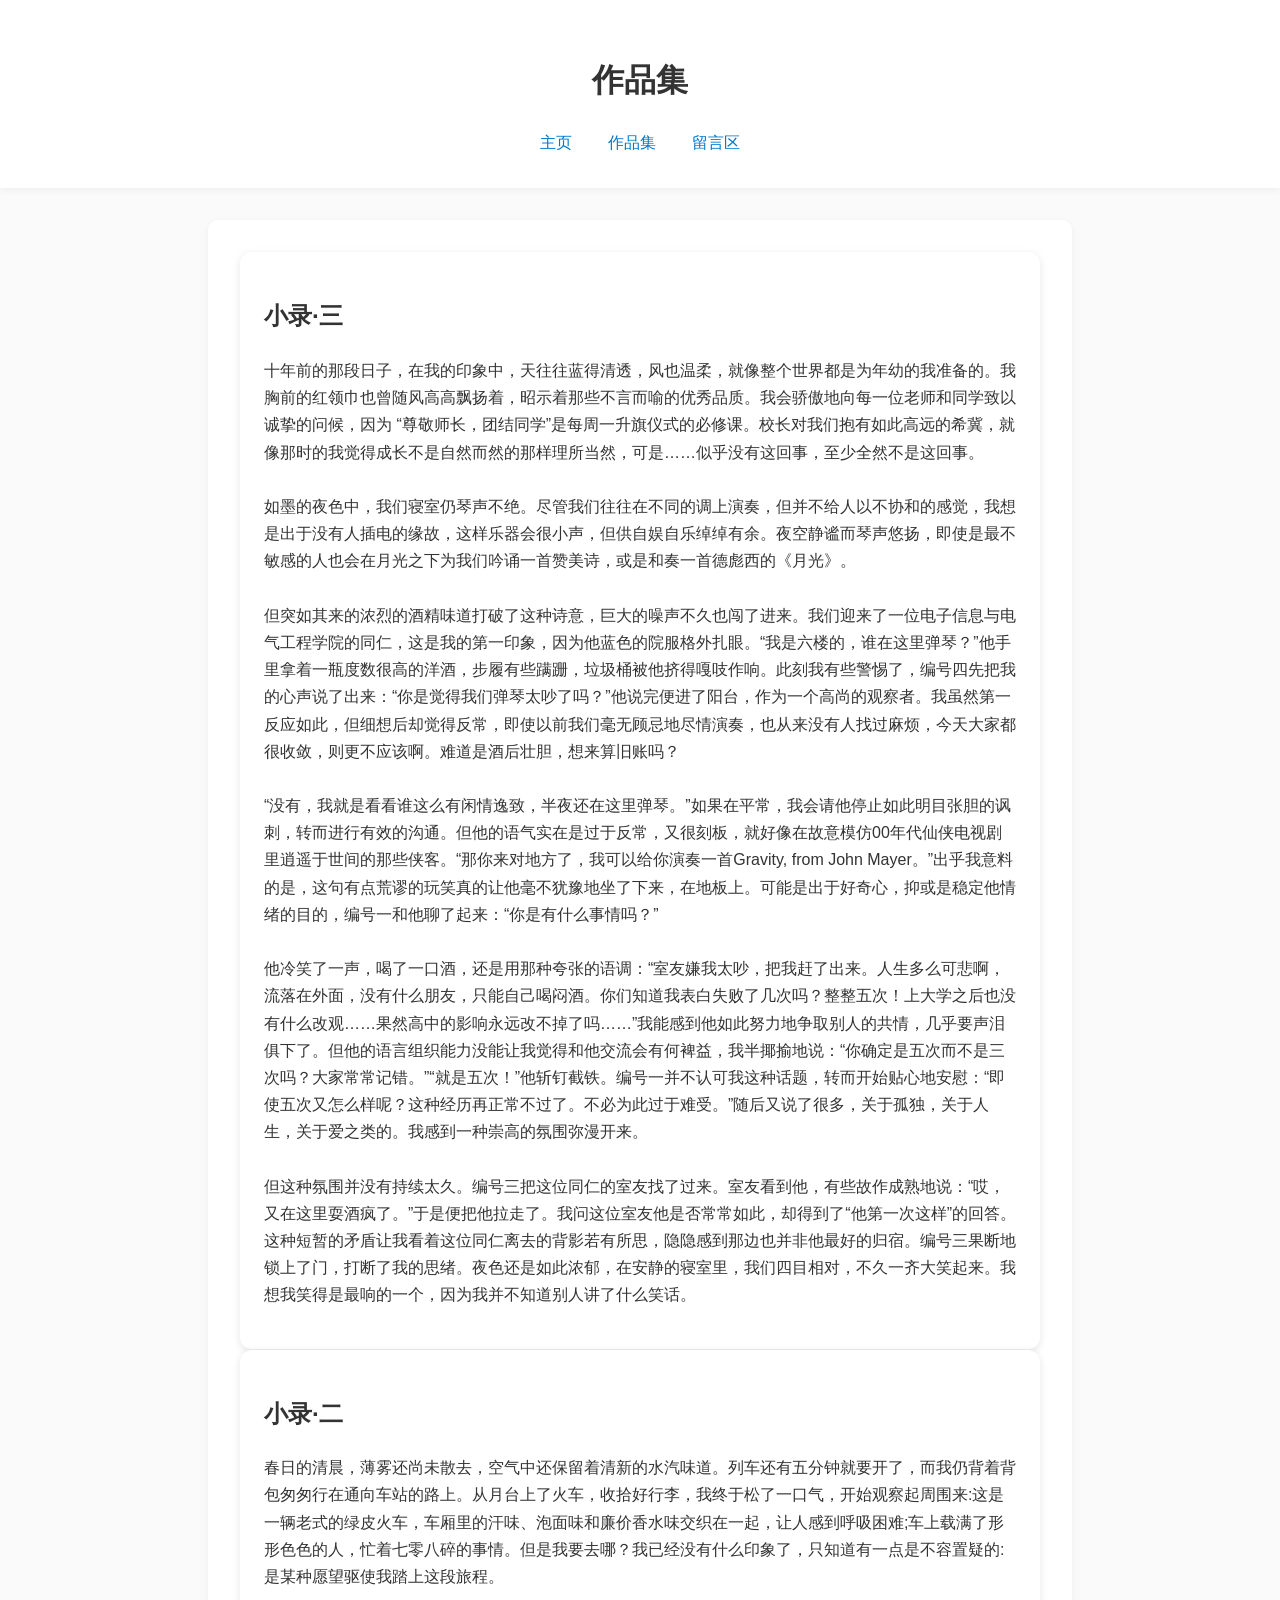
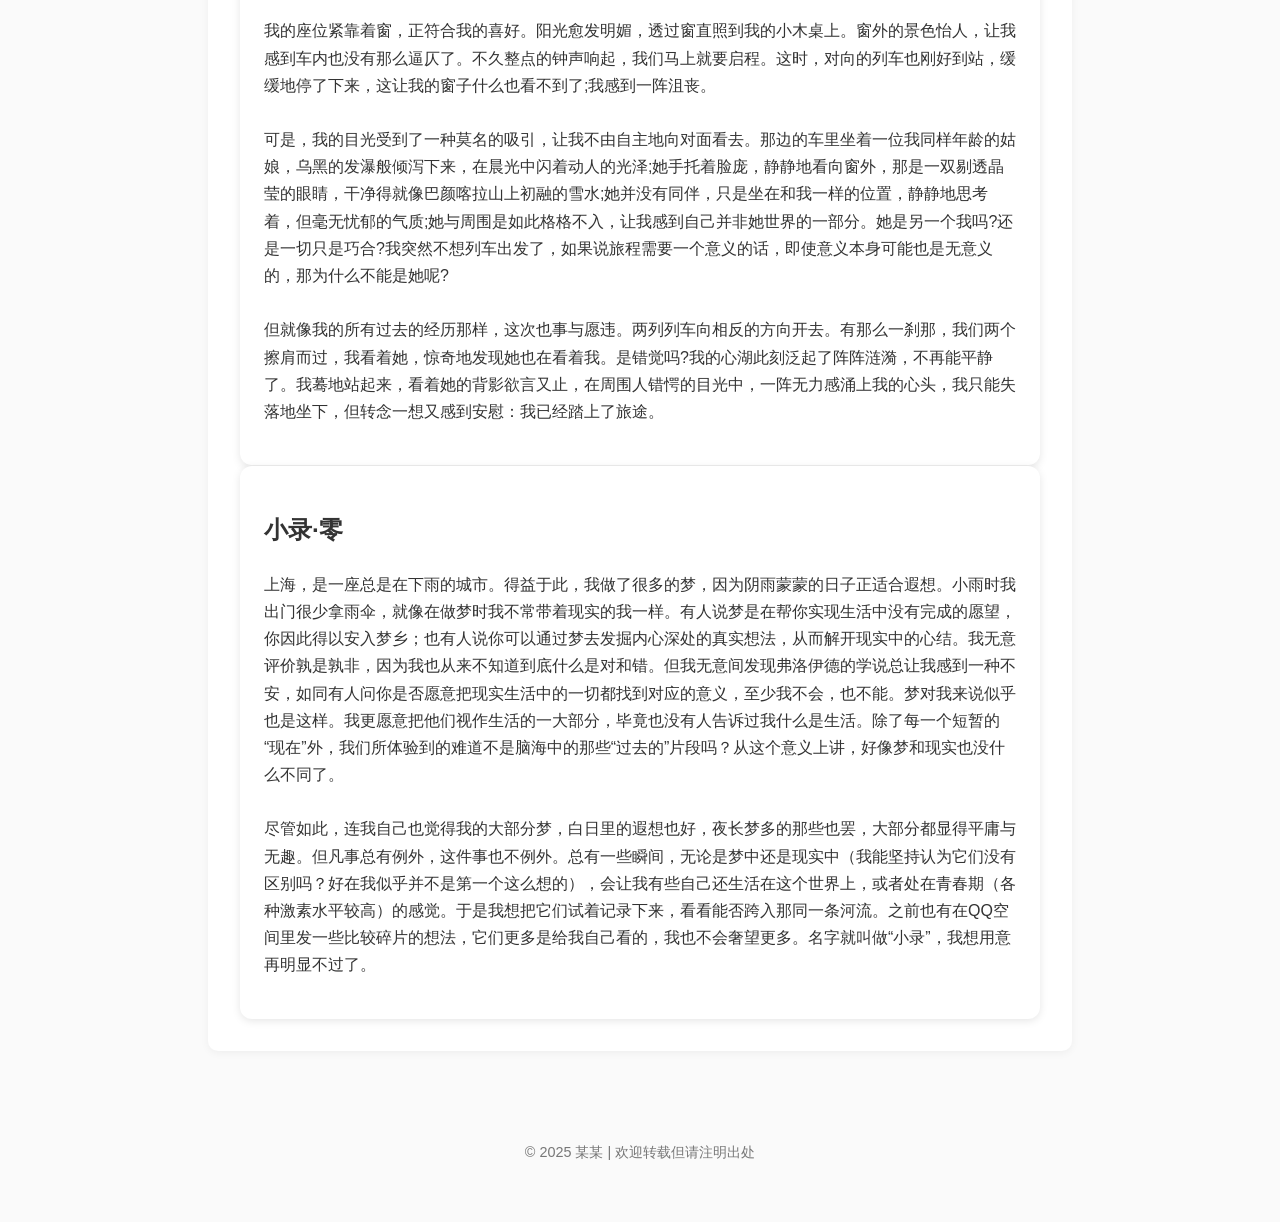
==== works.html @ a32afb04 "first commit" ====
<!DOCTYPE html>
<html lang="zh-CN">
<head>
  <meta charset="UTF-8">
  <meta name="viewport" content="width=device-width, initial-scale=1.0">
  <title>作品集</title>
  <link rel="stylesheet" href="css/style.css">
</head>
<body>
  <header>
    <h1>作品集</h1>
    <nav>
      <a href="index.html">主页</a>
      <a href="works.html">作品集</a>
      <a href="js/twikoo.html">留言区</a>
    </nav>
  </header>

   <main>
    <article id="xiaolu3" class="work-card">
    <h2>小录·三</h2>
  <p>
  十年前的那段日子，在我的印象中，天往往蓝得清透，风也温柔，就像整个世界都是为年幼的我准备的。我胸前的红领巾也曾随风高高飘扬着，昭示着那些不言而喻的优秀品质。我会骄傲地向每一位老师和同学致以诚挚的问候，因为 “尊敬师长，团结同学”是每周一升旗仪式的必修课。校长对我们抱有如此高远的希冀，就像那时的我觉得成长不是自然而然的那样理所当然，可是……似乎没有这回事，至少全然不是这回事。<br><br>
  如墨的夜色中，我们寝室仍琴声不绝。尽管我们往往在不同的调上演奏，但并不给人以不协和的感觉，我想是出于没有人插电的缘故，这样乐器会很小声，但供自娱自乐绰绰有余。夜空静谧而琴声悠扬，即使是最不敏感的人也会在月光之下为我们吟诵一首赞美诗，或是和奏一首德彪西的《月光》。<br><br>
  但突如其来的浓烈的酒精味道打破了这种诗意，巨大的噪声不久也闯了进来。我们迎来了一位电子信息与电气工程学院的同仁，这是我的第一印象，因为他蓝色的院服格外扎眼。“我是六楼的，谁在这里弹琴？”他手里拿着一瓶度数很高的洋酒，步履有些蹒跚，垃圾桶被他挤得嘎吱作响。此刻我有些警惕了，编号四先把我的心声说了出来：“你是觉得我们弹琴太吵了吗？”他说完便进了阳台，作为一个高尚的观察者。我虽然第一反应如此，但细想后却觉得反常，即使以前我们毫无顾忌地尽情演奏，也从来没有人找过麻烦，今天大家都很收敛，则更不应该啊。难道是酒后壮胆，想来算旧账吗？<br><br>
  “没有，我就是看看谁这么有闲情逸致，半夜还在这里弹琴。”如果在平常，我会请他停止如此明目张胆的讽刺，转而进行有效的沟通。但他的语气实在是过于反常，又很刻板，就好像在故意模仿00年代仙侠电视剧里逍遥于世间的那些侠客。“那你来对地方了，我可以给你演奏一首Gravity, from John Mayer。”出乎我意料的是，这句有点荒谬的玩笑真的让他毫不犹豫地坐了下来，在地板上。可能是出于好奇心，抑或是稳定他情绪的目的，编号一和他聊了起来：“你是有什么事情吗？”<br><br>
  他冷笑了一声，喝了一口酒，还是用那种夸张的语调：“室友嫌我太吵，把我赶了出来。人生多么可悲啊，流落在外面，没有什么朋友，只能自己喝闷酒。你们知道我表白失败了几次吗？整整五次！上大学之后也没有什么改观……果然高中的影响永远改不掉了吗……”我能感到他如此努力地争取别人的共情，几乎要声泪俱下了。但他的语言组织能力没能让我觉得和他交流会有何裨益，我半揶揄地说：“你确定是五次而不是三次吗？大家常常记错。”“就是五次！”他斩钉截铁。编号一并不认可我这种话题，转而开始贴心地安慰：“即使五次又怎么样呢？这种经历再正常不过了。不必为此过于难受。”随后又说了很多，关于孤独，关于人生，关于爱之类的。我感到一种崇高的氛围弥漫开来。<br><br>
  但这种氛围并没有持续太久。编号三把这位同仁的室友找了过来。室友看到他，有些故作成熟地说：“哎，又在这里耍酒疯了。”于是便把他拉走了。我问这位室友他是否常常如此，却得到了“他第一次这样”的回答。这种短暂的矛盾让我看着这位同仁离去的背影若有所思，隐隐感到那边也并非他最好的归宿。编号三果断地锁上了门，打断了我的思绪。夜色还是如此浓郁，在安静的寝室里，我们四目相对，不久一齐大笑起来。我想我笑得是最响的一个，因为我并不知道别人讲了什么笑话。
</p>
  </article>
    <article id="xiaolu2" class="work-card">
    <h2>小录·二</h2>
   <p>
  春日的清晨，薄雾还尚未散去，空气中还保留着清新的水汽味道。列车还有五分钟就要开了，而我仍背着背包匆匆行在通向车站的路上。从月台上了火车，收拾好行李，我终于松了一口气，开始观察起周围来:这是一辆老式的绿皮火车，车厢里的汗味、泡面味和廉价香水味交织在一起，让人感到呼吸困难;车上载满了形形色色的人，忙着七零八碎的事情。但是我要去哪？我已经没有什么印象了，只知道有一点是不容置疑的:是某种愿望驱使我踏上这段旅程。<br><br>
  我的座位紧靠着窗，正符合我的喜好。阳光愈发明媚，透过窗直照到我的小木桌上。窗外的景色怡人，让我感到车内也没有那么逼仄了。不久整点的钟声响起，我们马上就要启程。这时，对向的列车也刚好到站，缓缓地停了下来，这让我的窗子什么也看不到了;我感到一阵沮丧。<br><br>
  可是，我的目光受到了一种莫名的吸引，让我不由自主地向对面看去。那边的车里坐着一位我同样年龄的姑娘，乌黑的发瀑般倾泻下来，在晨光中闪着动人的光泽;她手托着脸庞，静静地看向窗外，那是一双剔透晶莹的眼睛，干净得就像巴颜喀拉山上初融的雪水;她并没有同伴，只是坐在和我一样的位置，静静地思考着，但毫无忧郁的气质;她与周围是如此格格不入，让我感到自己并非她世界的一部分。她是另一个我吗?还是一切只是巧合?我突然不想列车出发了，如果说旅程需要一个意义的话，即使意义本身可能也是无意义的，那为什么不能是她呢?<br><br>
  但就像我的所有过去的经历那样，这次也事与愿违。两列列车向相反的方向开去。有那么一刹那，我们两个擦肩而过，我看着她，惊奇地发现她也在看着我。是错觉吗?我的心湖此刻泛起了阵阵涟漪，不再能平静了。我蓦地站起来，看着她的背影欲言又止，在周围人错愕的目光中，一阵无力感涌上我的心头，我只能失落地坐下，但转念一想又感到安慰：我已经踏上了旅途。
</p>
  </article>

  <article id="xiaolu0" class="work-card">
    <h2>小录·零</h2>
    <p>
  上海，是一座总是在下雨的城市。得益于此，我做了很多的梦，因为阴雨蒙蒙的日子正适合遐想。小雨时我出门很少拿雨伞，就像在做梦时我不常带着现实的我一样。有人说梦是在帮你实现生活中没有完成的愿望，你因此得以安入梦乡；也有人说你可以通过梦去发掘内心深处的真实想法，从而解开现实中的心结。我无意评价孰是孰非，因为我也从来不知道到底什么是对和错。但我无意间发现弗洛伊德的学说总让我感到一种不安，如同有人问你是否愿意把现实生活中的一切都找到对应的意义，至少我不会，也不能。梦对我来说似乎也是这样。我更愿意把他们视作生活的一大部分，毕竟也没有人告诉过我什么是生活。除了每一个短暂的“现在”外，我们所体验到的难道不是脑海中的那些“过去的”片段吗？从这个意义上讲，好像梦和现实也没什么不同了。<br><br>
  尽管如此，连我自己也觉得我的大部分梦，白日里的遐想也好，夜长梦多的那些也罢，大部分都显得平庸与无趣。但凡事总有例外，这件事也不例外。总有一些瞬间，无论是梦中还是现实中（我能坚持认为它们没有区别吗？好在我似乎并不是第一个这么想的），会让我有些自己还生活在这个世界上，或者处在青春期（各种激素水平较高）的感觉。于是我想把它们试着记录下来，看看能否跨入那同一条河流。之前也有在QQ空间里发一些比较碎片的想法，它们更多是给我自己看的，我也不会奢望更多。名字就叫做“小录”，我想用意再明显不过了。
</p>
  </article>
  </main>
   
  <footer>
    <p>© 2025 某某 | 欢迎转载但请注明出处</p>
  </footer>
</body>
</html>
---- css/style.css ----
body {
  font-family: "Noto Sans SC", sans-serif;
  line-height: 1.7;
  margin: 0;
  background-color: #fafafa;
  color: #333;
}

header {
  text-align: center;
  padding: 2em 1em;
  background: #fff;
  box-shadow: 0 2px 8px rgba(0,0,0,0.05);
}

header .avatar {
  width: 120px;
  height: 120px;
  border-radius: 50%;
  margin-bottom: 1em;
  object-fit: cover;       /* 关键：按比例裁剪填充 */
  object-position: center; /* 居中显示 */
}

nav a {
  margin: 0 1em;
  text-decoration: none;
  color: #0077cc;
}

nav a:hover {
  text-decoration: underline;
}

main {
  max-width: 800px;
  margin: 2em auto;
  padding: 2em;
  background: #fff;
  border-radius: 10px;
  box-shadow: 0 2px 8px rgba(0,0,0,0.05);
}

.work-card {
  border-bottom: 1px solid #eee;
  padding: 1em 0;
}

.work-card:last-child {
  border-bottom: none;
}

footer {
  text-align: center;
  padding: 3em;
  font-size: 0.9em;
  color: #777;
}

.recent-works {
  margin-top: 2em;
  padding: 1em;
  background-color: #f9fafb;
  border-radius: 10px;
}

.recent-works h2 {
  margin-bottom: 1em;
  border-left: 4px solid #0077cc;
  padding-left: 0.5em;
}

.recent-works .work-card {
  background: #fff;
  margin-bottom: 1em;
  padding: 1em;
  border-radius: 8px;
  box-shadow: 0 1px 4px rgba(0,0,0,0.05);
}

.recent-works .read-more {
  color: #0077cc;
  font-size: 0.9em;
  text-decoration: none;
}

.recent-works .read-more:hover {
  text-decoration: underline;
}

.more-link {
  text-align: right;
  margin-top: 1em;
}

.more-link a {
  color: #0077cc;
  text-decoration: none;
  font-weight: bold;
}


#latest-works {
  text-align: center;
  margin-top: 3em;
}

.works-grid {
  display: grid;
  grid-template-columns: repeat(auto-fit, minmax(300px, 1fr));
  gap: 1.5em;
  padding: 1em;
}

.work-card {
  background: #fff;
  border-radius: 12px;
  box-shadow: 0 2px 8px rgba(0,0,0,0.1);
  padding: 1.5em;
  transition: transform 0.2s ease;
  word-break: break-word;
}

.work-card:hover {
  transform: translateY(-5px);
}

.toggle-btn {
  display: inline-block;
  margin-top: 0.5em;
  padding: 0.3em 0.6em;
  border: none;
  background-color: #0077cc;
  color: white;
  border-radius: 4px;
  cursor: pointer;
}

.toggle-btn:hover {
  background-color: #005fa3;
}
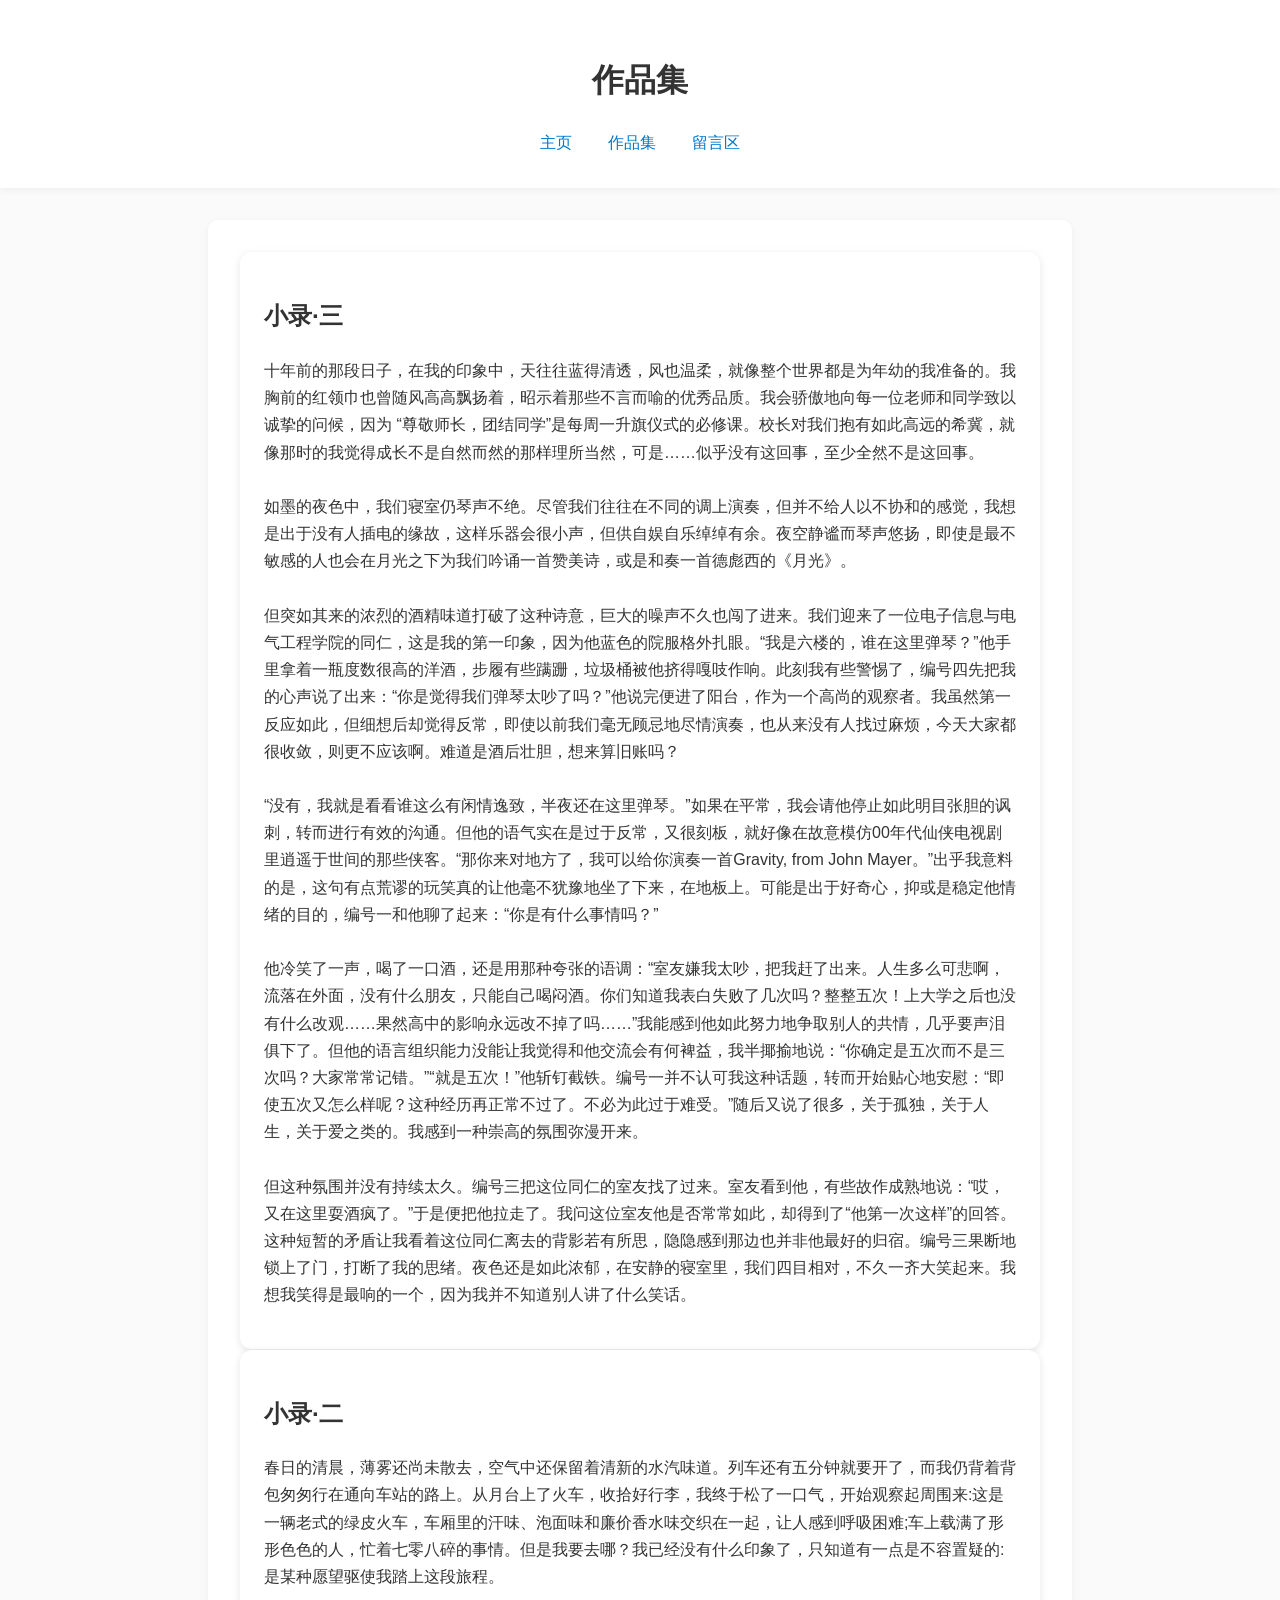
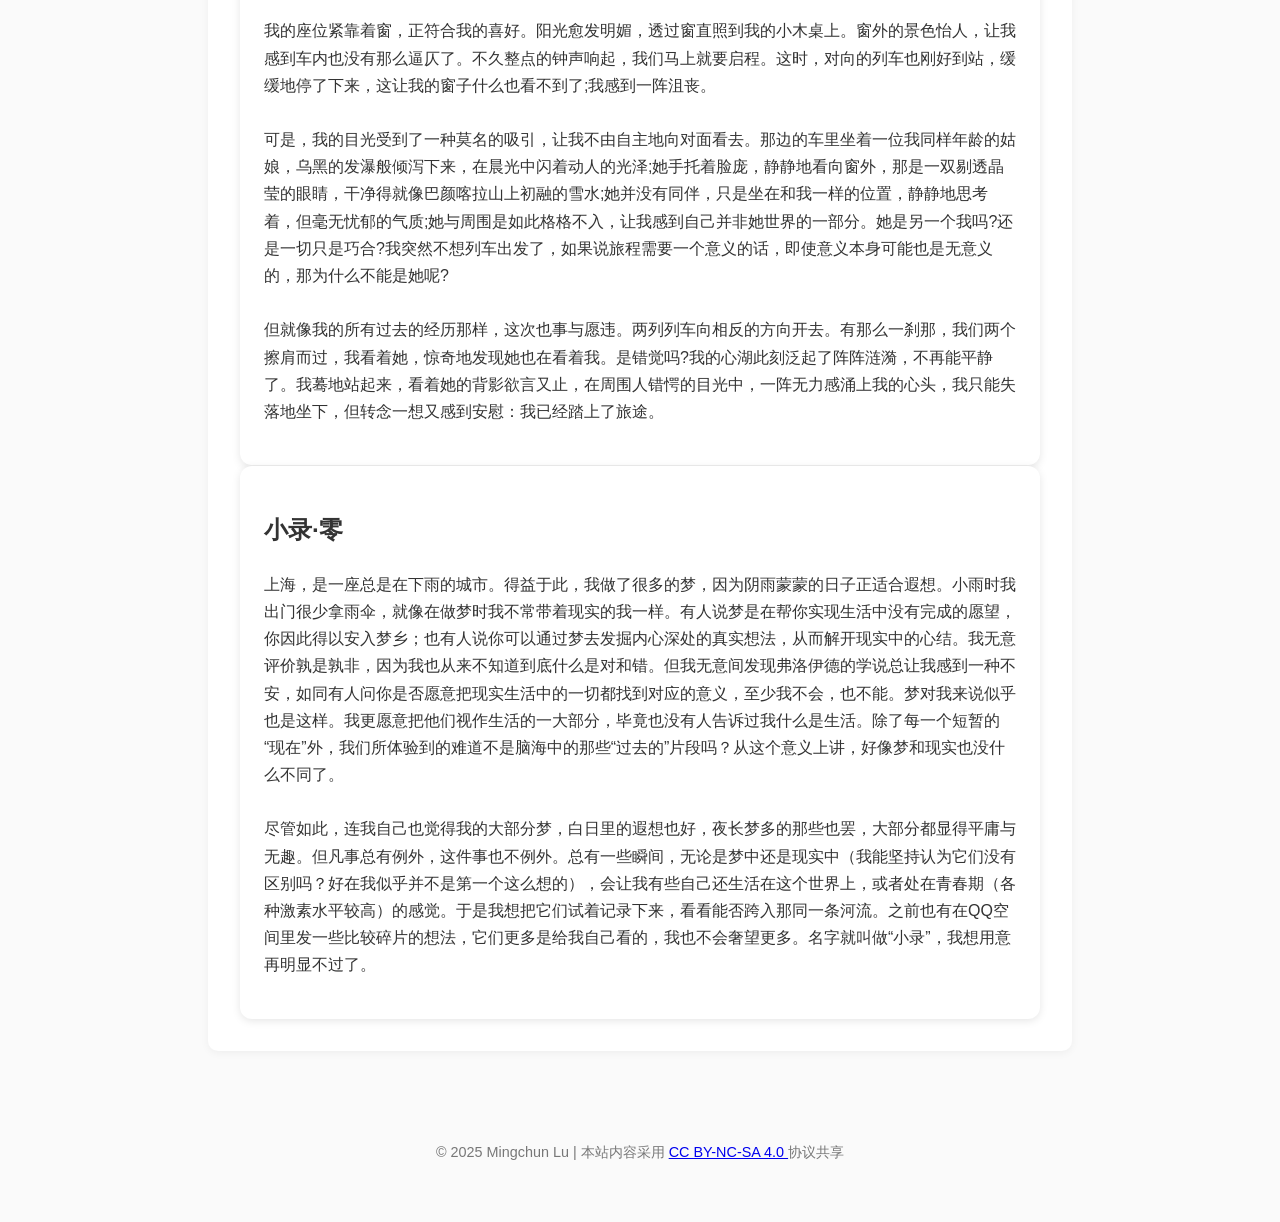
==== commit 8ca4aa4d: "fix footnote" ====
--- a/works.html
+++ b/works.html
@@ -48,8 +48,12 @@
   </main>
    
   <footer>
-    <p>© 2025 某某 | 欢迎转载但请注明出处</p>
-  </footer>
+  <p>© 2025 Mingchun Lu | 本站内容采用 
+    <a href="https://creativecommons.org/licenses/by-nc-sa/4.0/deed.zh-hans" target="_blank">
+      CC BY-NC-SA 4.0
+    </a> 协议共享
+  </p>
+</footer>
 </body>
 </html>
 
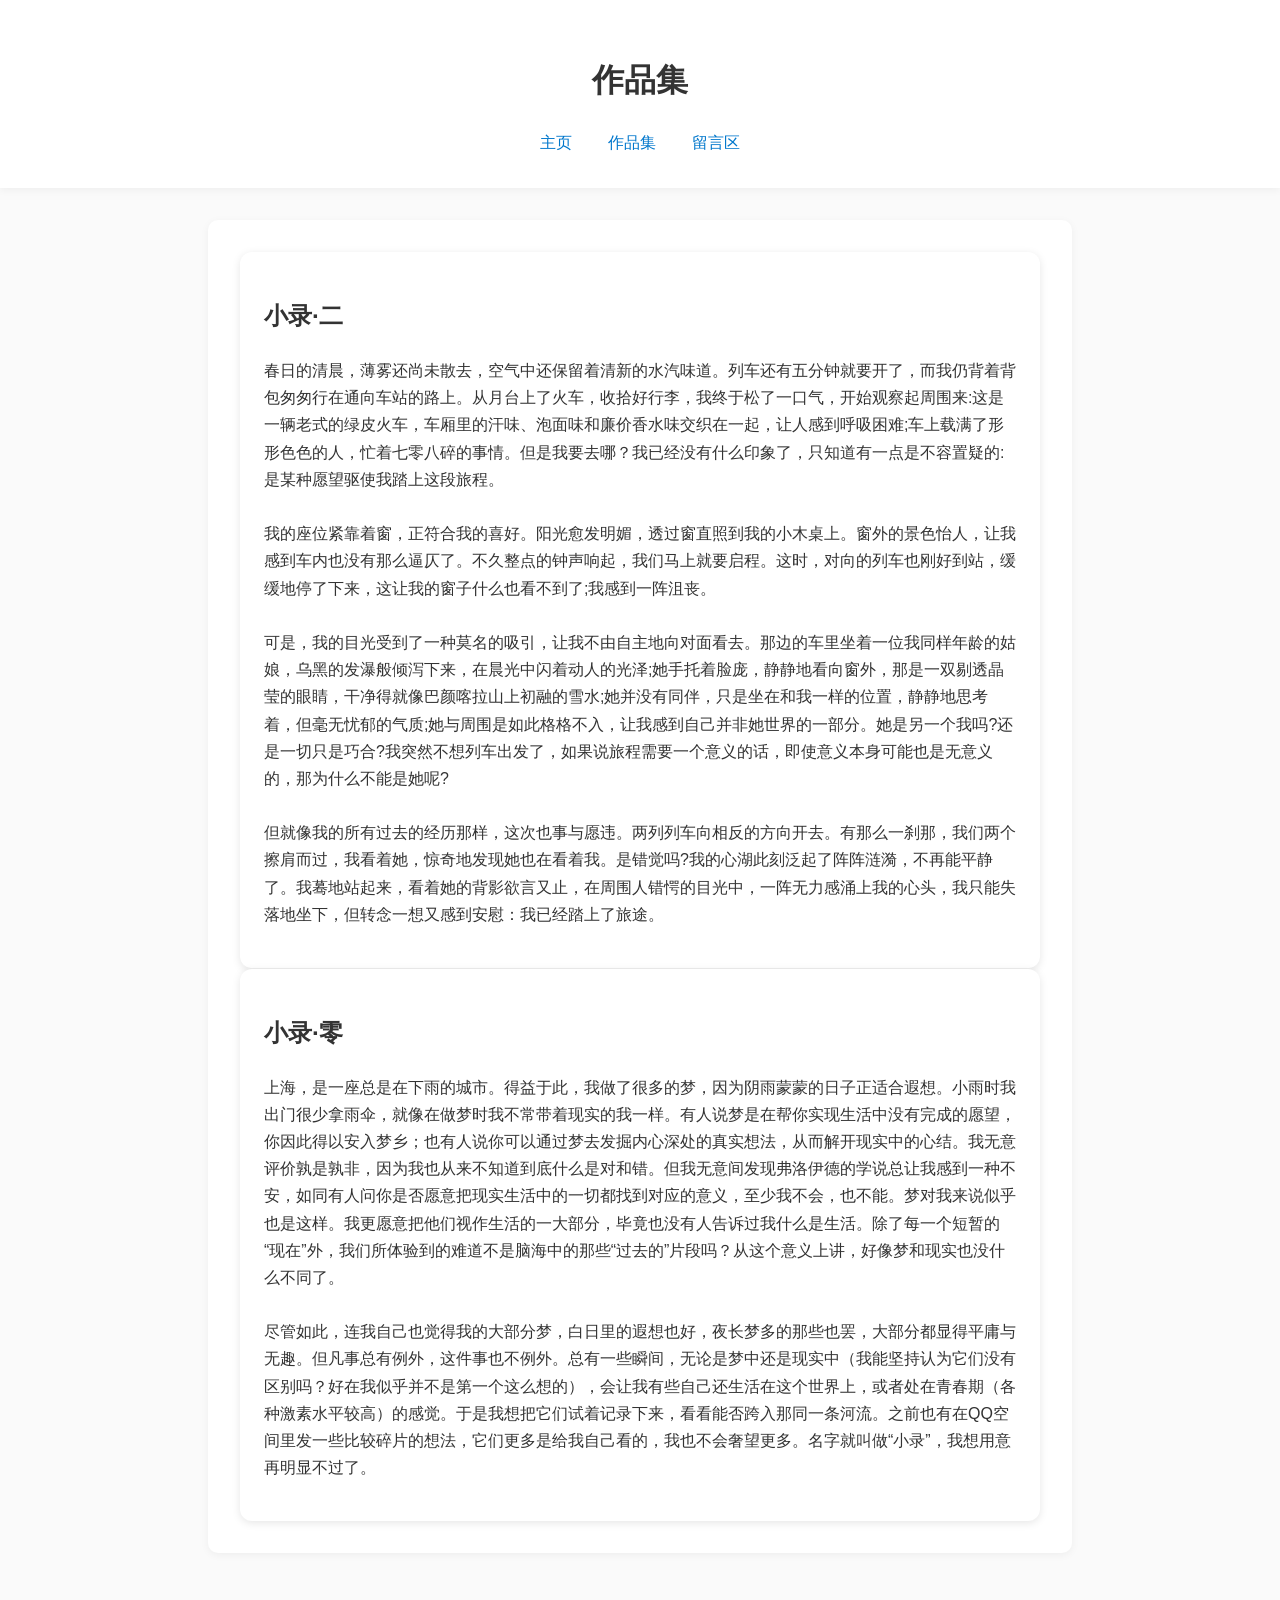
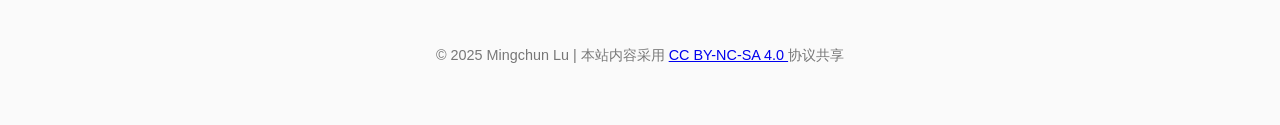
==== commit 88307148: "更新内容" ====
--- a/works.html
+++ b/works.html
@@ -17,17 +17,7 @@
   </header>
 
    <main>
-    <article id="xiaolu3" class="work-card">
-    <h2>小录·三</h2>
-  <p>
-  十年前的那段日子，在我的印象中，天往往蓝得清透，风也温柔，就像整个世界都是为年幼的我准备的。我胸前的红领巾也曾随风高高飘扬着，昭示着那些不言而喻的优秀品质。我会骄傲地向每一位老师和同学致以诚挚的问候，因为 “尊敬师长，团结同学”是每周一升旗仪式的必修课。校长对我们抱有如此高远的希冀，就像那时的我觉得成长不是自然而然的那样理所当然，可是……似乎没有这回事，至少全然不是这回事。<br><br>
-  如墨的夜色中，我们寝室仍琴声不绝。尽管我们往往在不同的调上演奏，但并不给人以不协和的感觉，我想是出于没有人插电的缘故，这样乐器会很小声，但供自娱自乐绰绰有余。夜空静谧而琴声悠扬，即使是最不敏感的人也会在月光之下为我们吟诵一首赞美诗，或是和奏一首德彪西的《月光》。<br><br>
-  但突如其来的浓烈的酒精味道打破了这种诗意，巨大的噪声不久也闯了进来。我们迎来了一位电子信息与电气工程学院的同仁，这是我的第一印象，因为他蓝色的院服格外扎眼。“我是六楼的，谁在这里弹琴？”他手里拿着一瓶度数很高的洋酒，步履有些蹒跚，垃圾桶被他挤得嘎吱作响。此刻我有些警惕了，编号四先把我的心声说了出来：“你是觉得我们弹琴太吵了吗？”他说完便进了阳台，作为一个高尚的观察者。我虽然第一反应如此，但细想后却觉得反常，即使以前我们毫无顾忌地尽情演奏，也从来没有人找过麻烦，今天大家都很收敛，则更不应该啊。难道是酒后壮胆，想来算旧账吗？<br><br>
-  “没有，我就是看看谁这么有闲情逸致，半夜还在这里弹琴。”如果在平常，我会请他停止如此明目张胆的讽刺，转而进行有效的沟通。但他的语气实在是过于反常，又很刻板，就好像在故意模仿00年代仙侠电视剧里逍遥于世间的那些侠客。“那你来对地方了，我可以给你演奏一首Gravity, from John Mayer。”出乎我意料的是，这句有点荒谬的玩笑真的让他毫不犹豫地坐了下来，在地板上。可能是出于好奇心，抑或是稳定他情绪的目的，编号一和他聊了起来：“你是有什么事情吗？”<br><br>
-  他冷笑了一声，喝了一口酒，还是用那种夸张的语调：“室友嫌我太吵，把我赶了出来。人生多么可悲啊，流落在外面，没有什么朋友，只能自己喝闷酒。你们知道我表白失败了几次吗？整整五次！上大学之后也没有什么改观……果然高中的影响永远改不掉了吗……”我能感到他如此努力地争取别人的共情，几乎要声泪俱下了。但他的语言组织能力没能让我觉得和他交流会有何裨益，我半揶揄地说：“你确定是五次而不是三次吗？大家常常记错。”“就是五次！”他斩钉截铁。编号一并不认可我这种话题，转而开始贴心地安慰：“即使五次又怎么样呢？这种经历再正常不过了。不必为此过于难受。”随后又说了很多，关于孤独，关于人生，关于爱之类的。我感到一种崇高的氛围弥漫开来。<br><br>
-  但这种氛围并没有持续太久。编号三把这位同仁的室友找了过来。室友看到他，有些故作成熟地说：“哎，又在这里耍酒疯了。”于是便把他拉走了。我问这位室友他是否常常如此，却得到了“他第一次这样”的回答。这种短暂的矛盾让我看着这位同仁离去的背影若有所思，隐隐感到那边也并非他最好的归宿。编号三果断地锁上了门，打断了我的思绪。夜色还是如此浓郁，在安静的寝室里，我们四目相对，不久一齐大笑起来。我想我笑得是最响的一个，因为我并不知道别人讲了什么笑话。
-</p>
-  </article>
+    
     <article id="xiaolu2" class="work-card">
     <h2>小录·二</h2>
    <p>
--- a/css/style.css
+++ b/css/style.css
@@ -18,8 +18,8 @@
   height: 120px;
   border-radius: 50%;
   margin-bottom: 1em;
-  object-fit: cover;       /* 关键：按比例裁剪填充 */
-  object-position: center; /* 居中显示 */
+  object-fit: cover;       
+  object-position: center; 
 }
 
 nav a {
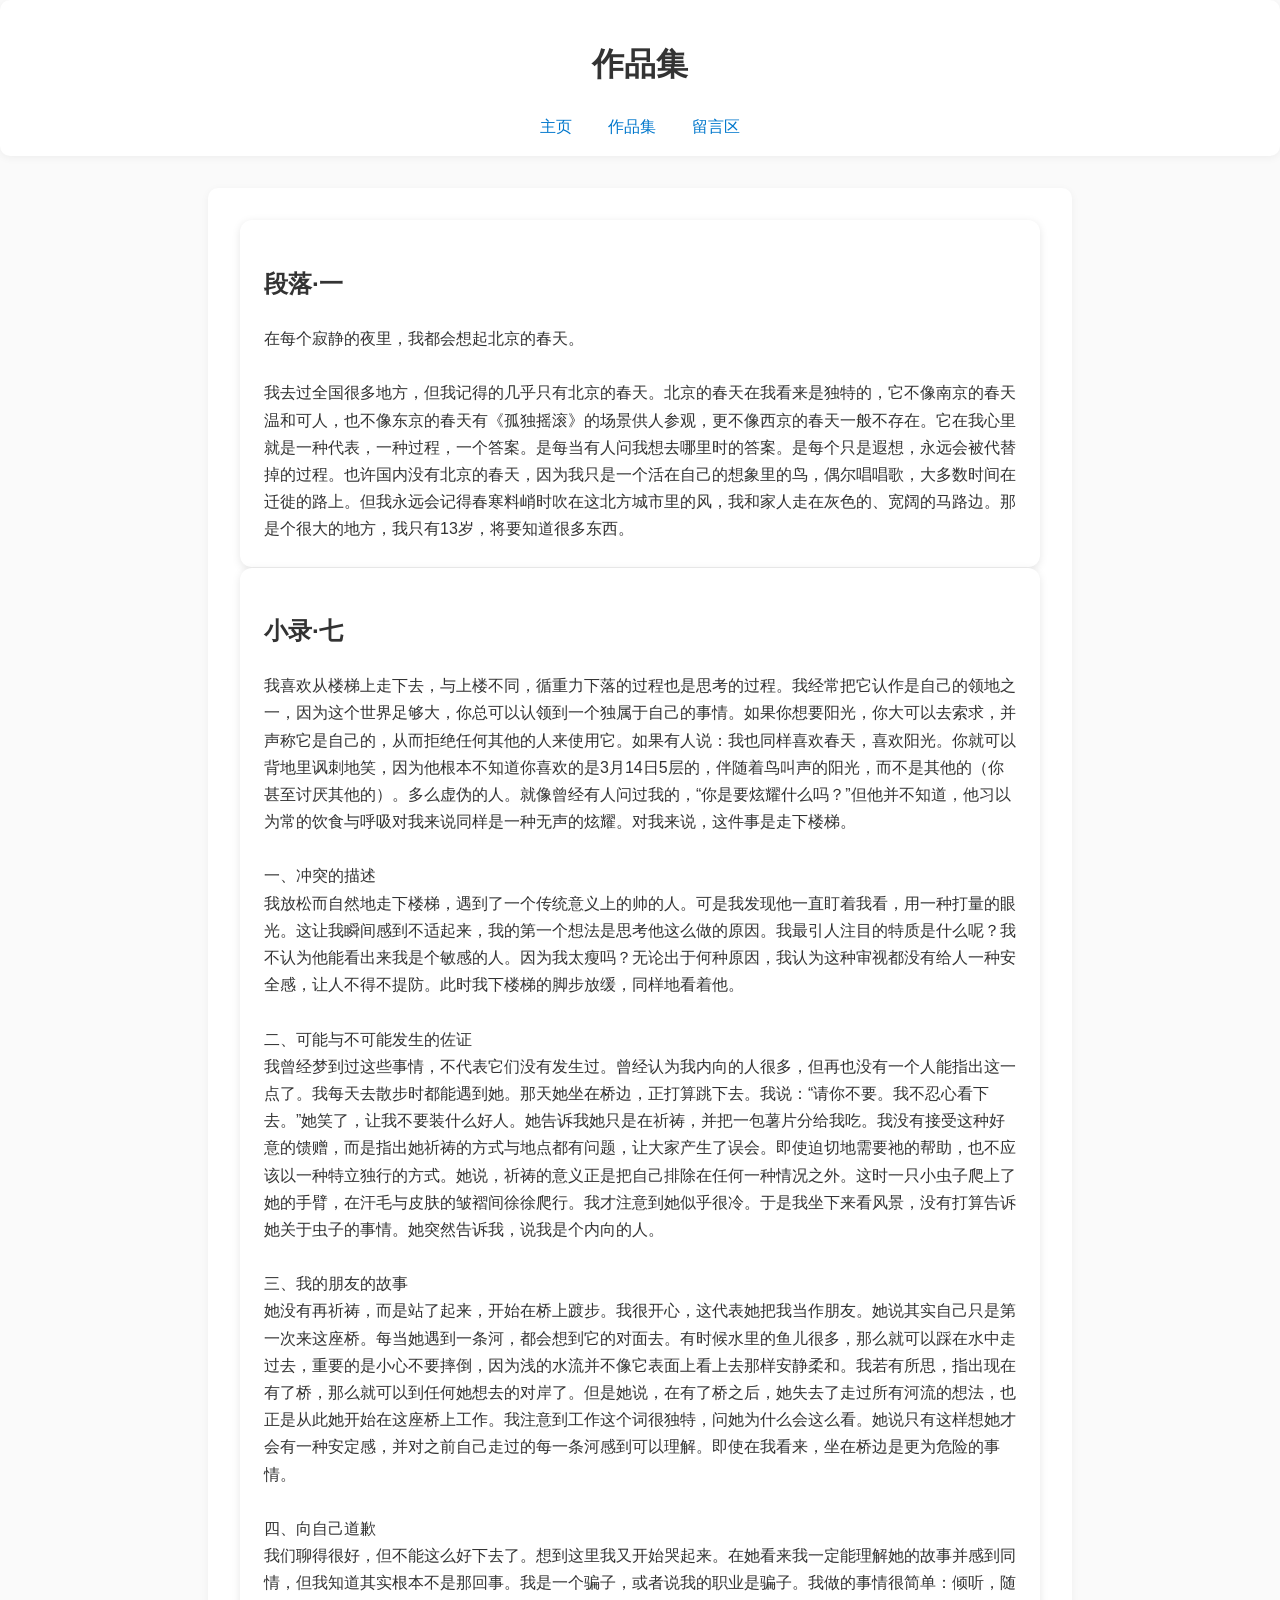
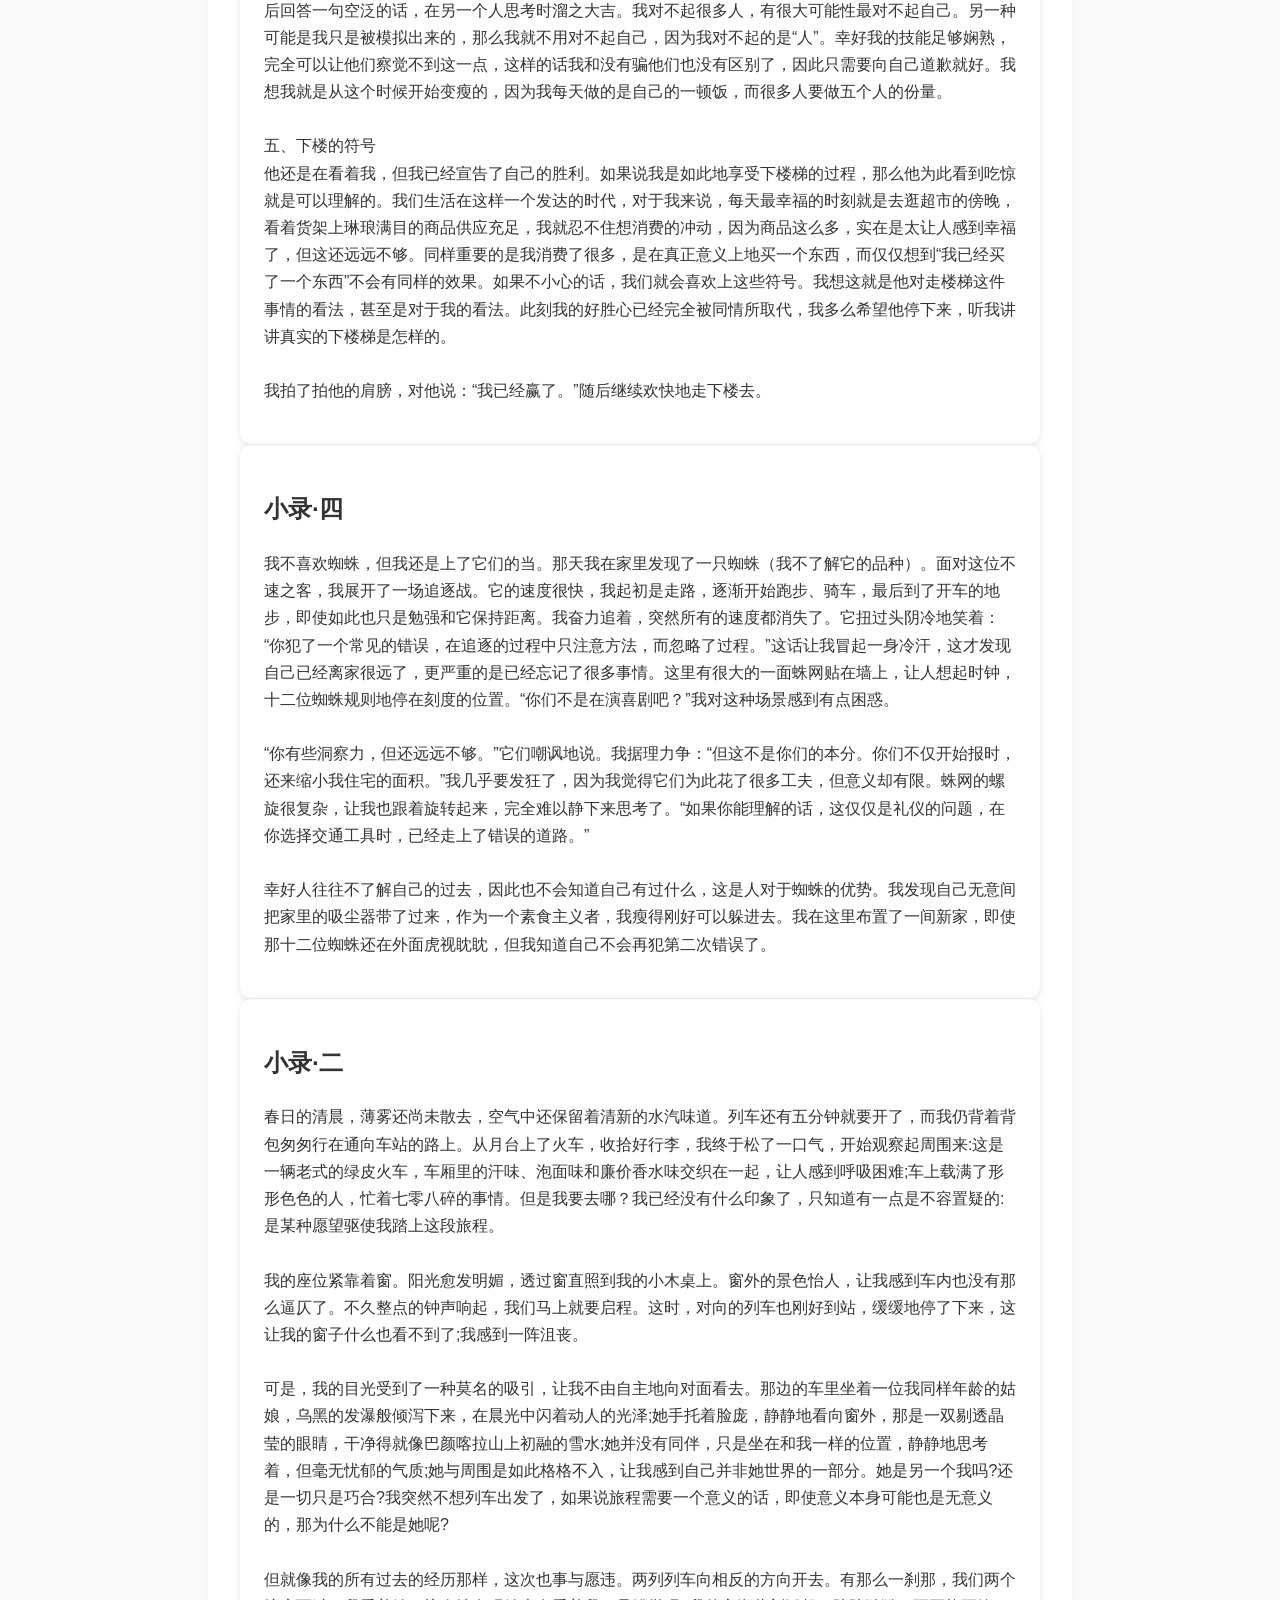
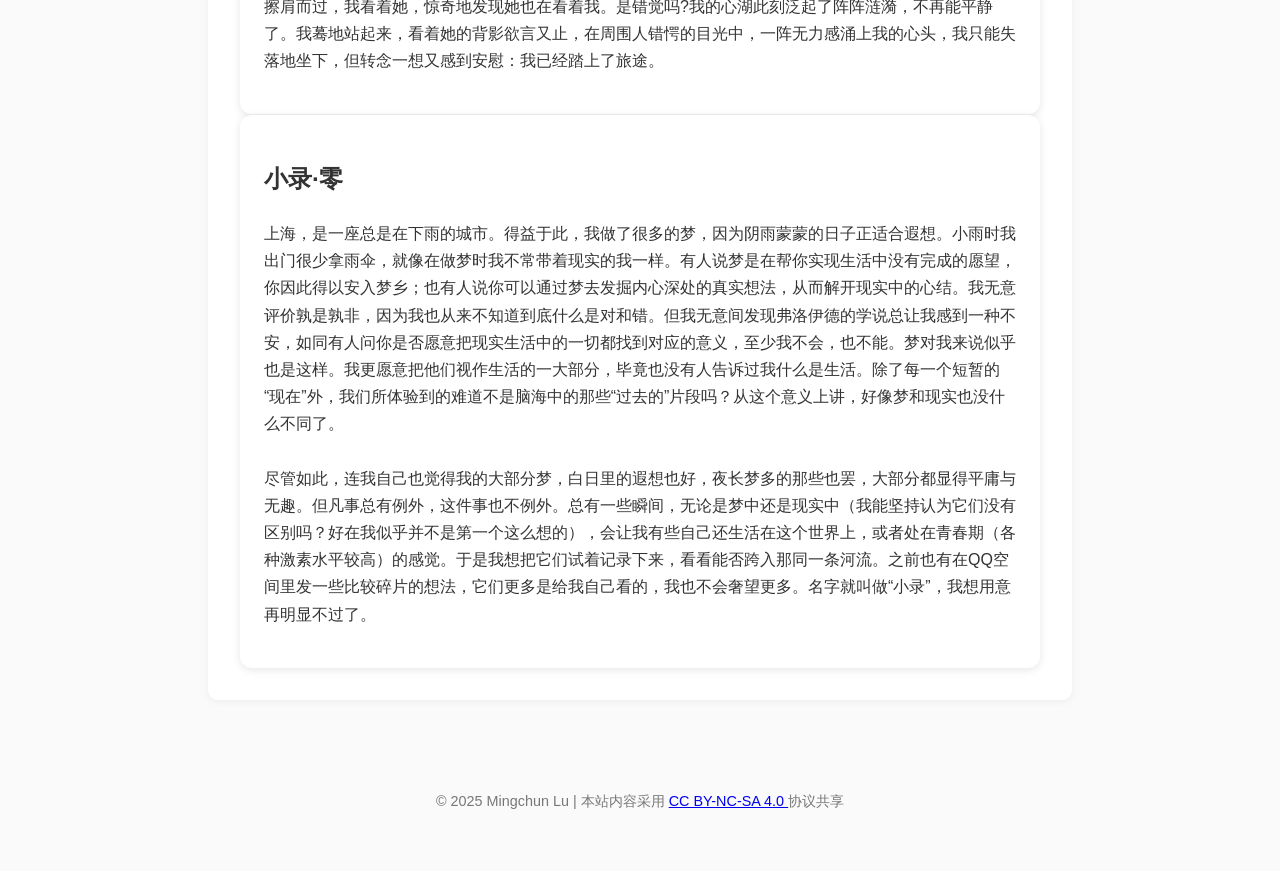
==== commit 2cde10d1: "更新一些文章" ====
--- a/works.html
+++ b/works.html
@@ -17,12 +17,62 @@
   </header>
 
    <main>
+
+    
+
+    <article id="duanluo1" class="work-card">
+    <h2>段落·一</h2>
+    在每个寂静的夜里，我都会想起北京的春天。<br><br>
+我去过全国很多地方，但我记得的几乎只有北京的春天。北京的春天在我看来是独特的，它不像南京的春天温和可人，也不像东京的春天有《孤独摇滚》的场景供人参观，更不像西京的春天一般不存在。它在我心里就是一种代表，一种过程，一个答案。是每当有人问我想去哪里时的答案。是每个只是遐想，永远会被代替掉的过程。也许国内没有北京的春天，因为我只是一个活在自己的想象里的鸟，偶尔唱唱歌，大多数时间在迁徙的路上。但我永远会记得春寒料峭时吹在这北方城市里的风，我和家人走在灰色的、宽阔的马路边。那是个很大的地方，我只有13岁，将要知道很多东西。
+    </article>
+
+    <article id="xiaolu7" class="work-card">
+    <h2>小录·七</h2>
+   <p>
+
+我喜欢从楼梯上走下去，与上楼不同，循重力下落的过程也是思考的过程。我经常把它认作是自己的领地之一，因为这个世界足够大，你总可以认领到一个独属于自己的事情。如果你想要阳光，你大可以去索求，并声称它是自己的，从而拒绝任何其他的人来使用它。如果有人说：我也同样喜欢春天，喜欢阳光。你就可以背地里讽刺地笑，因为他根本不知道你喜欢的是3月14日5层的，伴随着鸟叫声的阳光，而不是其他的（你甚至讨厌其他的）。多么虚伪的人。就像曾经有人问过我的，“你是要炫耀什么吗？”但他并不知道，他习以为常的饮食与呼吸对我来说同样是一种无声的炫耀。对我来说，这件事是走下楼梯。  
+<br><br>
+一、冲突的描述  
+<br>
+我放松而自然地走下楼梯，遇到了一个传统意义上的帅的人。可是我发现他一直盯着我看，用一种打量的眼光。这让我瞬间感到不适起来，我的第一个想法是思考他这么做的原因。我最引人注目的特质是什么呢？我不认为他能看出来我是个敏感的人。因为我太瘦吗？无论出于何种原因，我认为这种审视都没有给人一种安全感，让人不得不提防。此时我下楼梯的脚步放缓，同样地看着他。  
+<br><br>
+二、可能与不可能发生的佐证  
+<br>
+我曾经梦到过这些事情，不代表它们没有发生过。曾经认为我内向的人很多，但再也没有一个人能指出这一点了。我每天去散步时都能遇到她。那天她坐在桥边，正打算跳下去。我说：“请你不要。我不忍心看下去。”她笑了，让我不要装什么好人。她告诉我她只是在祈祷，并把一包薯片分给我吃。我没有接受这种好意的馈赠，而是指出她祈祷的方式与地点都有问题，让大家产生了误会。即使迫切地需要祂的帮助，也不应该以一种特立独行的方式。她说，祈祷的意义正是把自己排除在任何一种情况之外。这时一只小虫子爬上了她的手臂，在汗毛与皮肤的皱褶间徐徐爬行。我才注意到她似乎很冷。于是我坐下来看风景，没有打算告诉她关于虫子的事情。她突然告诉我，说我是个内向的人。  
+<br><br>
+三、我的朋友的故事  
+<br>
+她没有再祈祷，而是站了起来，开始在桥上踱步。我很开心，这代表她把我当作朋友。她说其实自己只是第一次来这座桥。每当她遇到一条河，都会想到它的对面去。有时候水里的鱼儿很多，那么就可以踩在水中走过去，重要的是小心不要摔倒，因为浅的水流并不像它表面上看上去那样安静柔和。我若有所思，指出现在有了桥，那么就可以到任何她想去的对岸了。但是她说，在有了桥之后，她失去了走过所有河流的想法，也正是从此她开始在这座桥上工作。我注意到工作这个词很独特，问她为什么会这么看。她说只有这样想她才会有一种安定感，并对之前自己走过的每一条河感到可以理解。即使在我看来，坐在桥边是更为危险的事情。  
+<br><br>
+四、向自己道歉  
+<br>
+我们聊得很好，但不能这么好下去了。想到这里我又开始哭起来。在她看来我一定能理解她的故事并感到同情，但我知道其实根本不是那回事。我是一个骗子，或者说我的职业是骗子。我做的事情很简单：倾听，随后回答一句空泛的话，在另一个人思考时溜之大吉。我对不起很多人，有很大可能性最对不起自己。另一种可能是我只是被模拟出来的，那么我就不用对不起自己，因为我对不起的是“人”。幸好我的技能足够娴熟，完全可以让他们察觉不到这一点，这样的话我和没有骗他们也没有区别了，因此只需要向自己道歉就好。我想我就是从这个时候开始变瘦的，因为我每天做的是自己的一顿饭，而很多人要做五个人的份量。  
+<br><br>
+五、下楼的符号  
+<br>
+他还是在看着我，但我已经宣告了自己的胜利。如果说我是如此地享受下楼梯的过程，那么他为此看到吃惊就是可以理解的。我们生活在这样一个发达的时代，对于我来说，每天最幸福的时刻就是去逛超市的傍晚，看着货架上琳琅满目的商品供应充足，我就忍不住想消费的冲动，因为商品这么多，实在是太让人感到幸福了，但这还远远不够。同样重要的是我消费了很多，是在真正意义上地买一个东西，而仅仅想到“我已经买了一个东西”不会有同样的效果。如果不小心的话，我们就会喜欢上这些符号。我想这就是他对走楼梯这件事情的看法，甚至是对于我的看法。此刻我的好胜心已经完全被同情所取代，我多么希望他停下来，听我讲讲真实的下楼梯是怎样的。  
+<br><br>
+我拍了拍他的肩膀，对他说：“我已经赢了。”随后继续欢快地走下楼去。
+</p>
+
+  </article>
+
+    
+
+    <article id="xiaolu4" class="work-card">
+    <h2>小录·四</h2>
+   <p>
+  我不喜欢蜘蛛，但我还是上了它们的当。那天我在家里发现了一只蜘蛛（我不了解它的品种）。面对这位不速之客，我展开了一场追逐战。它的速度很快，我起初是走路，逐渐开始跑步、骑车，最后到了开车的地步，即使如此也只是勉强和它保持距离。我奋力追着，突然所有的速度都消失了。它扭过头阴冷地笑着：“你犯了一个常见的错误，在追逐的过程中只注意方法，而忽略了过程。”这话让我冒起一身冷汗，这才发现自己已经离家很远了，更严重的是已经忘记了很多事情。这里有很大的一面蛛网贴在墙上，让人想起时钟，十二位蜘蛛规则地停在刻度的位置。“你们不是在演喜剧吧？”我对这种场景感到有点困惑。<br><br>
+“你有些洞察力，但还远远不够。”它们嘲讽地说。我据理力争：“但这不是你们的本分。你们不仅开始报时，还来缩小我住宅的面积。”我几乎要发狂了，因为我觉得它们为此花了很多工夫，但意义却有限。蛛网的螺旋很复杂，让我也跟着旋转起来，完全难以静下来思考了。“如果你能理解的话，这仅仅是礼仪的问题，在你选择交通工具时，已经走上了错误的道路。”<br><br>
+幸好人往往不了解自己的过去，因此也不会知道自己有过什么，这是人对于蜘蛛的优势。我发现自己无意间把家里的吸尘器带了过来，作为一个素食主义者，我瘦得刚好可以躲进去。我在这里布置了一间新家，即使那十二位蜘蛛还在外面虎视眈眈，但我知道自己不会再犯第二次错误了。
+</p>
+  </article>
     
     <article id="xiaolu2" class="work-card">
     <h2>小录·二</h2>
    <p>
   春日的清晨，薄雾还尚未散去，空气中还保留着清新的水汽味道。列车还有五分钟就要开了，而我仍背着背包匆匆行在通向车站的路上。从月台上了火车，收拾好行李，我终于松了一口气，开始观察起周围来:这是一辆老式的绿皮火车，车厢里的汗味、泡面味和廉价香水味交织在一起，让人感到呼吸困难;车上载满了形形色色的人，忙着七零八碎的事情。但是我要去哪？我已经没有什么印象了，只知道有一点是不容置疑的:是某种愿望驱使我踏上这段旅程。<br><br>
-  我的座位紧靠着窗，正符合我的喜好。阳光愈发明媚，透过窗直照到我的小木桌上。窗外的景色怡人，让我感到车内也没有那么逼仄了。不久整点的钟声响起，我们马上就要启程。这时，对向的列车也刚好到站，缓缓地停了下来，这让我的窗子什么也看不到了;我感到一阵沮丧。<br><br>
+  我的座位紧靠着窗。阳光愈发明媚，透过窗直照到我的小木桌上。窗外的景色怡人，让我感到车内也没有那么逼仄了。不久整点的钟声响起，我们马上就要启程。这时，对向的列车也刚好到站，缓缓地停了下来，这让我的窗子什么也看不到了;我感到一阵沮丧。<br><br>
   可是，我的目光受到了一种莫名的吸引，让我不由自主地向对面看去。那边的车里坐着一位我同样年龄的姑娘，乌黑的发瀑般倾泻下来，在晨光中闪着动人的光泽;她手托着脸庞，静静地看向窗外，那是一双剔透晶莹的眼睛，干净得就像巴颜喀拉山上初融的雪水;她并没有同伴，只是坐在和我一样的位置，静静地思考着，但毫无忧郁的气质;她与周围是如此格格不入，让我感到自己并非她世界的一部分。她是另一个我吗?还是一切只是巧合?我突然不想列车出发了，如果说旅程需要一个意义的话，即使意义本身可能也是无意义的，那为什么不能是她呢?<br><br>
   但就像我的所有过去的经历那样，这次也事与愿违。两列列车向相反的方向开去。有那么一刹那，我们两个擦肩而过，我看着她，惊奇地发现她也在看着我。是错觉吗?我的心湖此刻泛起了阵阵涟漪，不再能平静了。我蓦地站起来，看着她的背影欲言又止，在周围人错愕的目光中，一阵无力感涌上我的心头，我只能失落地坐下，但转念一想又感到安慰：我已经踏上了旅途。
 </p>
--- a/css/style.css
+++ b/css/style.css
@@ -8,7 +8,8 @@
 
 header {
   text-align: center;
-  padding: 2em 1em;
+  padding: 1em 1em;
+  border-radius: 10px;
   background: #fff;
   box-shadow: 0 2px 8px rgba(0,0,0,0.05);
 }
@@ -17,7 +18,7 @@
   width: 120px;
   height: 120px;
   border-radius: 50%;
-  margin-bottom: 1em;
+  margin-bottom: -0.5em;
   object-fit: cover;       
   object-position: center; 
 }
